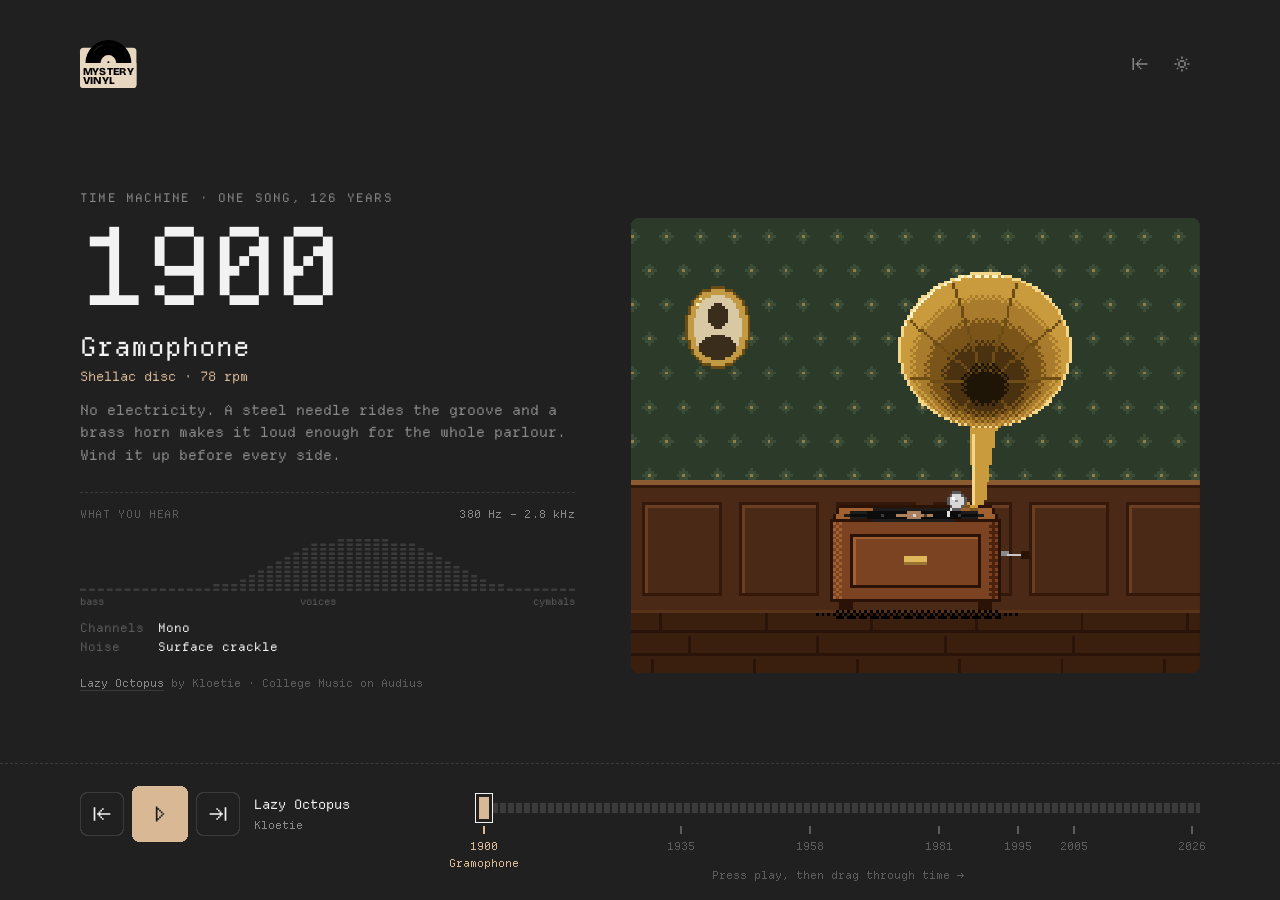
==== time-machine.html @ 75e0c341 "Time machine: one record through 126 years of players A new page behind the hourglass in the top nav" ====
<!doctype html>
<html lang="en">
<head>
  <meta charset="utf-8" />
  <meta name="viewport" content="width=device-width, initial-scale=1, viewport-fit=cover" />
  <title>Time Machine · Mystery Vinyl</title>
  <meta name="description" content="One song, 126 years. Drag a timeline from 1900 to today and hear the same record on a gramophone, a tube radio, a record player, a cassette, a CD, an MP3 player and a phone." />
  <meta name="theme-color" content="#202020" />
  <link rel="canonical" href="https://fm.uiboy.com/time-machine.html" />
  <meta property="og:type" content="website" />
  <meta property="og:site_name" content="Mystery Vinyl" />
  <meta property="og:title" content="Time Machine · Mystery Vinyl" />
  <meta property="og:description" content="One song, 126 years. Hear the same record on a gramophone, a tube radio, a cassette, a CD and a phone." />
  <meta property="og:url" content="https://fm.uiboy.com/time-machine.html" />
  <meta property="og:image" content="https://fm.uiboy.com/assets/og.png" />
  <meta name="twitter:card" content="summary_large_image" />
  <link rel="icon" href="data:image/svg+xml,%3Csvg xmlns='http://www.w3.org/2000/svg' viewBox='0 0 64 64'%3E%3Crect width='64' height='64' rx='12' fill='%23E8D7C0'/%3E%3Ccircle cx='32' cy='32' r='22' fill='%23000'/%3E%3Ccircle cx='32' cy='32' r='7' fill='%23E8D7C0'/%3E%3Ccircle cx='32' cy='32' r='1.6' fill='%23000'/%3E%3C/svg%3E" />
  <link rel="preconnect" href="https://fonts.googleapis.com" />
  <link rel="preconnect" href="https://fonts.gstatic.com" crossorigin />
  <link rel="stylesheet" href="https://fonts.googleapis.com/css2?family=Bricolage+Grotesque:opsz,wght@12..96,800&display=swap" />
  <link rel="stylesheet" href="styles.css" />
  <link rel="stylesheet" href="time-machine.css" />
  <script>
    try { var t = localStorage.getItem("mv.theme"); if (t) document.documentElement.dataset.theme = t; } catch (e) {}
  </script>
</head>
<body class="tm">
  <div class="sleeve">
    <a class="logo" href="./" aria-label="Back to Mystery Vinyl">
      <svg viewBox="63 38 288 245" aria-hidden="true">
        <rect x="63" y="77" width="288" height="206" rx="18" fill="#E8D7C0"/>
        <g class="sleeve-disc">
          <circle cx="208" cy="155" r="117" fill="#000"/>
          <circle cx="208" cy="155" r="96" fill="none" stroke="#1c1c1c" stroke-width="1.5"/>
          <circle cx="208" cy="155" r="72" fill="none" stroke="#1c1c1c" stroke-width="1.5"/>
          <path d="M136 92 A96 96 0 0 1 176 64" fill="none" stroke="#3a3a3a" stroke-width="3" stroke-linecap="round"/>
          <circle cx="208" cy="155" r="40" fill="#E8D7C0"/>
          <circle cx="208" cy="152" r="5.5" fill="#000"/>
        </g>
        <path d="M63 155 H351 V265 a18 18 0 0 1 -18 18 H81 a18 18 0 0 1 -18 -18 Z" fill="#E8D7C0"/>
        <text x="76" y="215" font-size="54" font-weight="900" textLength="263" lengthAdjust="spacingAndGlyphs" fill="#000">MYSTERY</text>
        <text x="76" y="265" font-size="54" font-weight="900" textLength="165" lengthAdjust="spacingAndGlyphs" fill="#000">VINYL</text>
      </svg>
    </a>
  </div>

  <nav class="topnav" aria-label="Site">
    <a class="nav-btn" href="./" data-tip="Back to the deck" aria-label="Back to the deck"><svg aria-hidden="true"><use href="assets/pixelarticons.svg#arrow-bar-left"></use></svg></a>
    <button class="nav-btn" id="theme" data-tip="Light / dark · T" aria-label="Switch theme"><svg class="ic-sun" aria-hidden="true"><use href="assets/pixelarticons.svg#sun"></use></svg><svg class="ic-moon" aria-hidden="true"><use href="assets/pixelarticons.svg#moon"></use></svg></button>
  </nav>

  <main class="tm-stage">
    <section class="tm-info" aria-live="polite">
      <p class="tm-kicker">Time machine · one song, 126 years</p>
      <div class="tm-year" id="year" aria-label="Year">1900</div>
      <h1 class="tm-name" id="name">Gramophone</h1>
      <p class="tm-medium" id="medium">Shellac disc · 78 rpm</p>
      <p class="tm-blurb" id="blurb"></p>

      <div class="tm-hear">
        <div class="tm-hear-head"><span>What you hear</span><span id="band">—</span></div>
        <canvas class="tm-spec" id="spec" width="840" height="120" aria-hidden="true"></canvas>
        <div class="tm-hear-axis"><span>bass</span><span>voices</span><span>cymbals</span></div>
        <dl class="tm-facts">
          <dt>Channels</dt><dd id="channels">Mono</dd>
          <dt>Noise</dt><dd id="noise">Surface crackle</dd>
        </dl>
      </div>

      <p class="credit" id="credit"></p>
    </section>

    <section class="tm-room" id="room" aria-label="The room">
      <canvas class="tm-scene" id="scene" width="200" height="160" aria-hidden="true"></canvas>
    </section>
  </main>

  <!-- the dock: transport and the timeline, always in reach -->
  <section class="tm-dock" aria-label="Player and timeline">
    <div class="tm-player">
      <div class="tm-transport">
        <button class="btn px" id="prev" title="Previous record" aria-label="Previous record"><svg aria-hidden="true"><use href="assets/pixelarticons.svg#arrow-bar-left"></use></svg></button>
        <button class="btn btn-main px" id="play" aria-label="Play"><svg class="ic-play" aria-hidden="true"><use href="assets/pixelarticons.svg#play"></use></svg><svg class="ic-pause" aria-hidden="true"><use href="assets/pixelarticons.svg#pause-solid"></use></svg></button>
        <button class="btn px" id="next" title="Next record" aria-label="Next record"><svg aria-hidden="true"><use href="assets/pixelarticons.svg#arrow-bar-right"></use></svg></button>
      </div>
      <div class="tm-now"><span class="tm-now-title" id="title">Loading a record…</span><span class="tm-now-artist" id="artist">&nbsp;</span></div>
    </div>
    <div class="tm-timeline">
      <div class="tm-track" id="track">
        <input class="tm-range" id="range" type="range" min="1900" max="2026" step="0.1" value="1900" aria-label="Year" />
        <div class="tm-ticks" id="ticks"></div>
      </div>
      <p class="tm-hint" id="hint">Press play, then drag through time →</p>
    </div>
  </section>

  <p class="toast px" id="toast" hidden></p>
  <audio id="audio" crossorigin="anonymous" preload="auto"></audio>
  <script src="time-machine-art.js"></script>
  <script src="time-machine.js"></script>
</body>
</html>
---- styles.css ----
@font-face {
  font-family: "Departure Mono";
  src: url("assets/fonts/DepartureMono-Regular.woff2") format("woff2");
  font-weight: 400; font-style: normal; font-display: swap;
}

/* ---------- theme tokens ---------- */
:root {
  --bg: #202020;
  --ink: #f2f2f2;
  --muted: #8a8a8a;
  --faint: #5c5c5c;
  --line: #3b3b3b;
  --line-hover: #666;
  --btn-hover: #262626;
  --accent: #d9b896;
  --accent-hover: #e6cbaf;
  --on-accent: #1a1a1a;
  --wave-off: #4a4a4a;
  --hint-bg: #2a2a2a;
  --hint-ink: #d9b896;
  --pxu: 1px;
  --px-corner: polygon(
    0 calc(5 * var(--pxu)),
    calc(1 * var(--pxu)) calc(5 * var(--pxu)),
    calc(1 * var(--pxu)) calc(3 * var(--pxu)),
    calc(2 * var(--pxu)) calc(3 * var(--pxu)),
    calc(2 * var(--pxu)) calc(2 * var(--pxu)),
    calc(3 * var(--pxu)) calc(2 * var(--pxu)),
    calc(3 * var(--pxu)) calc(1 * var(--pxu)),
    calc(4 * var(--pxu)) calc(1 * var(--pxu)),
    calc(5 * var(--pxu)) calc(1 * var(--pxu)),
    calc(5 * var(--pxu)) 0,
    calc(100% - 5 * var(--pxu)) 0,
    calc(100% - 5 * var(--pxu)) calc(1 * var(--pxu)),
    calc(100% - 4 * var(--pxu)) calc(1 * var(--pxu)),
    calc(100% - 3 * var(--pxu)) calc(1 * var(--pxu)),
    calc(100% - 3 * var(--pxu)) calc(2 * var(--pxu)),
    calc(100% - 2 * var(--pxu)) calc(2 * var(--pxu)),
    calc(100% - 2 * var(--pxu)) calc(3 * var(--pxu)),
    calc(100% - 1 * var(--pxu)) calc(3 * var(--pxu)),
    calc(100% - 1 * var(--pxu)) calc(5 * var(--pxu)),
    100% calc(5 * var(--pxu)),
    100% calc(100% - 5 * var(--pxu)),
    calc(100% - 1 * var(--pxu)) calc(100% - 5 * var(--pxu)),
    calc(100% - 1 * var(--pxu)) calc(100% - 3 * var(--pxu)),
    calc(100% - 2 * var(--pxu)) calc(100% - 3 * var(--pxu)),
    calc(100% - 2 * var(--pxu)) calc(100% - 2 * var(--pxu)),
    calc(100% - 3 * var(--pxu)) calc(100% - 2 * var(--pxu)),
    calc(100% - 3 * var(--pxu)) calc(100% - 1 * var(--pxu)),
    calc(100% - 4 * var(--pxu)) calc(100% - 1 * var(--pxu)),
    calc(100% - 5 * var(--pxu)) calc(100% - 1 * var(--pxu)),
    calc(100% - 5 * var(--pxu)) 100%,
    calc(5 * var(--pxu)) 100%,
    calc(5 * var(--pxu)) calc(100% - 1 * var(--pxu)),
    calc(4 * var(--pxu)) calc(100% - 1 * var(--pxu)),
    calc(3 * var(--pxu)) calc(100% - 1 * var(--pxu)),
    calc(3 * var(--pxu)) calc(100% - 2 * var(--pxu)),
    calc(2 * var(--pxu)) calc(100% - 2 * var(--pxu)),
    calc(2 * var(--pxu)) calc(100% - 3 * var(--pxu)),
    calc(1 * var(--pxu)) calc(100% - 3 * var(--pxu)),
    calc(1 * var(--pxu)) calc(100% - 5 * var(--pxu)),
    0 calc(100% - 5 * var(--pxu)));
  --px-corner-sm: polygon(
    0 calc(3 * var(--pxu)),
    0 calc(2 * var(--pxu)),
    calc(1 * var(--pxu)) calc(2 * var(--pxu)),
    calc(1 * var(--pxu)) calc(1 * var(--pxu)),
    calc(2 * var(--pxu)) calc(1 * var(--pxu)),
    calc(3 * var(--pxu)) calc(1 * var(--pxu)),
    calc(3 * var(--pxu)) 0,
    calc(100% - 3 * var(--pxu)) 0,
    calc(100% - 3 * var(--pxu)) calc(1 * var(--pxu)),
    calc(100% - 2 * var(--pxu)) calc(1 * var(--pxu)),
    calc(100% - 1 * var(--pxu)) calc(1 * var(--pxu)),
    calc(100% - 1 * var(--pxu)) calc(2 * var(--pxu)),
    100% calc(2 * var(--pxu)),
    100% calc(3 * var(--pxu)),
    100% calc(100% - 3 * var(--pxu)),
    100% calc(100% - 2 * var(--pxu)),
    calc(100% - 1 * var(--pxu)) calc(100% - 2 * var(--pxu)),
    calc(100% - 1 * var(--pxu)) calc(100% - 1 * var(--pxu)),
    calc(100% - 2 * var(--pxu)) calc(100% - 1 * var(--pxu)),
    calc(100% - 3 * var(--pxu)) calc(100% - 1 * var(--pxu)),
    calc(100% - 3 * var(--pxu)) 100%,
    calc(3 * var(--pxu)) 100%,
    calc(3 * var(--pxu)) calc(100% - 1 * var(--pxu)),
    calc(2 * var(--pxu)) calc(100% - 1 * var(--pxu)),
    calc(1 * var(--pxu)) calc(100% - 1 * var(--pxu)),
    calc(1 * var(--pxu)) calc(100% - 2 * var(--pxu)),
    0 calc(100% - 2 * var(--pxu)),
    0 calc(100% - 3 * var(--pxu)));
  --plinth-1: #232323;
  --plinth-2: #1d1d1d;
  --plinth-edge: rgba(255,255,255,.07);
  --plinth-bottom: rgba(0,0,0,.55);
  --plinth-shadow: 0 2px 0 #111, 0 30px 60px rgba(0,0,0,.55), 0 10px 20px rgba(0,0,0,.4);
  --plinth-tex: rgba(255,255,255,.018);
  --plinth-tex-blend: screen;
  --label-default: url("data:image/svg+xml,%3Csvg xmlns='http://www.w3.org/2000/svg' viewBox='0 0 200 200'%3E%3Ccircle cx='100' cy='100' r='100' fill='%23E8D7C0'/%3E%3Cpath d='M42 100 A58 58 0 0 1 158 100 Z' fill='%23000'/%3E%3Ccircle cx='100' cy='100' r='20' fill='%23E8D7C0'/%3E%3Ccircle cx='100' cy='98' r='2.8' fill='%23000'/%3E%3Ctext x='100' y='140' text-anchor='middle' font-family='Inter,Helvetica,Arial,sans-serif' font-size='23' font-weight='900' fill='%23000' textLength='120' lengthAdjust='spacingAndGlyphs'%3EMYSTERY%3C/text%3E%3Ctext x='100' y='166' text-anchor='middle' font-family='Inter,Helvetica,Arial,sans-serif' font-size='23' font-weight='900' fill='%23000' textLength='76' lengthAdjust='spacingAndGlyphs'%3EVINYL%3C/text%3E%3C/svg%3E");
  --font: "Departure Mono", ui-monospace, "SF Mono", Menlo, Consolas, monospace;
  --font-display: "Departure Mono", ui-monospace, "SF Mono", Menlo, Consolas, monospace;
  --font-logo: "Bricolage Grotesque", "Instrument Sans", -apple-system, "Helvetica Neue", Arial, sans-serif;
  color-scheme: dark;
}
:root[data-theme="light"] {
  --bg: #FBF7F1;
  --ink: #1c1a17;
  --muted: #8a8177;
  --faint: #a49a8e;
  --line: #ddd3c5;
  --line-hover: #b8ab99;
  --btn-hover: #f1ebe1;
  --accent: #d9b896;
  --accent-hover: #cfa98a;
  --on-accent: #1c1a17;
  --wave-off: #ddd3c5;
  --hint-bg: #1c1a17;
  --hint-ink: #e8d7c0;
  /* the deck stays dark in the light theme; only its shadow softens */
  --plinth-1: #2e2e2e;
  --plinth-2: #262626;
  --plinth-edge: rgba(255,255,255,.09);
  --plinth-bottom: rgba(0,0,0,.5);
  --plinth-shadow: 0 2px 0 #161616, 0 30px 60px rgba(60,45,30,.26), 0 10px 20px rgba(60,45,30,.16);
  --plinth-tex: rgba(255,255,255,.02);
  --plinth-tex-blend: screen;
  color-scheme: light;
}

* { box-sizing: border-box; }

/* ---------- pixel box: stepped corners, border and fill as clipped layers ---------- */
.px { position: relative; isolation: isolate; border: 0 !important; border-radius: 0; background: transparent !important; box-shadow: none !important; }
.px::before, .px::after { content: ""; position: absolute; z-index: -1; clip-path: var(--px-corner); pointer-events: none; }
.px::before { inset: 0; background: var(--px-line, var(--line)); }
.px::after { inset: 1px; background: var(--px-fill, var(--bg)); }
.px-shadow { filter: drop-shadow(0 16px 24px rgba(0,0,0,.28)); }
.px-lg { --pxu: 2px; }
.px-sm, .amb-mute, .amb-tab { --pxu: 1px; --px-corner: var(--px-corner-sm); }
html, body { height: 100%; }
body {
  margin: 0;
  background: var(--bg);
  color: var(--ink);
  font-family: var(--font);
  -webkit-font-smoothing: antialiased;
  overflow: hidden;
  display: grid;
  grid-template-rows: var(--band) 1fr var(--band);   /* equal header / footer bands so the stage is truly centred */
  --band: 128px;
  min-height: 100vh;
  transition: background .35s ease, color .35s ease;
}
button { font: inherit; color: inherit; background: none; border: 0; cursor: pointer; padding: 0; }
a { color: inherit; }

/* ---------- header ---------- */
.sleeve { position: relative; display: flex; align-items: center; justify-self: start; width: max-content; margin-left: 80px; z-index: 6; }
.logo { display: inline-flex; align-items: center; line-height: 0; padding: 0; }
.logo svg { height: 48px; width: auto; font-family: var(--font-logo); overflow: visible; }
/* the record slides out of the sleeve on hover, all the way when the liner notes are open */
.sleeve-disc { transform-box: view-box; transform-origin: 208px 155px; transition: transform .45s cubic-bezier(.3, 1.3, .5, 1); }
.logo:hover .sleeve-disc, .logo:focus-visible .sleeve-disc { transform: translateY(-14px) rotate(-20deg); }
.sleeve.open .sleeve-disc { transform: translateY(-40px) rotate(-70deg); }
.sleeve.open .logo:hover .sleeve-disc { transform: translateY(-40px) rotate(-90deg); }

/* liner notes: the back of the sleeve */
.liner {
  position: absolute; left: 0; top: calc(100% + 12px); width: 340px;
  padding: 16px 18px 14px; border-radius: 0;
  background: #E8D7C0; color: #1c1a17; --px-fill: #E8D7C0; --px-line: #d3c1a6;
  font-family: var(--font); font-size: 12px; line-height: 1.6;
  box-shadow: none;
  transform-origin: 24px 0; animation: crate-in .2s ease both;
}
.liner[hidden] { display: none; }
.liner p { margin: 0 0 10px; }
.liner a { color: inherit; text-decoration: none; border-bottom: 1px solid rgba(0,0,0,.35); }
.liner a:hover { border-color: #1c1a17; }
.liner-head { display: flex; justify-content: space-between; align-items: baseline; margin-bottom: 10px; font-family: var(--font-display); font-weight: 400; letter-spacing: .04em; font-size: 12px; }
.liner-side { font-weight: 400; letter-spacing: .08em; opacity: .7; }
.liner-keys { display: grid; grid-template-columns: max-content 1fr; gap: 3px 12px; margin: 12px 0; padding: 10px 0; border-top: 1px dashed rgba(0,0,0,.3); border-bottom: 1px dashed rgba(0,0,0,.3); }
.liner-keys dt { font-weight: 700; }
.liner-keys dd { margin: 0; opacity: .8; }
.liner-foot { margin: 0; opacity: .85; }


.topnav {
  position: absolute; top: calc(var(--band) / 2 - 18px); right: 80px; z-index: 6;
  display: flex; align-items: center; gap: 6px;
}
.nav-btn {
  width: 36px; height: 36px; border-radius: 0;
  display: grid; place-items: center; color: var(--muted);
  transition: color .2s, background .2s;
}
.nav-btn svg { width: 18px; height: 18px; fill: currentColor; }
.nav-btn:hover { color: var(--ink); background: var(--btn-hover); }
.nav-btn { position: relative; }
.nav-btn[data-tip]::after {
  content: attr(data-tip);
  position: absolute; top: calc(100% + 8px); right: 0;
  padding: 6px 10px; border-radius: 0; white-space: nowrap; clip-path: var(--px-corner);
  background: var(--hint-bg); color: var(--hint-ink); font-size: 12px; letter-spacing: .01em;
  opacity: 0; translate: 0 -4px; pointer-events: none;
  transition: opacity .15s ease .05s, translate .15s ease .05s;
}
.nav-btn[data-tip]:hover::after, .nav-btn[data-tip]:focus-visible::after { opacity: 1; translate: 0 0; }
.nav-btn[aria-pressed="false"] { opacity: .38; }
.nav-btn[aria-pressed="false"]:hover { opacity: .7; }
.ic-moon, .ic-collapse { display: none; }
:root[data-theme="light"] .ic-sun { display: none; }
:root[data-theme="light"] .ic-moon { display: block; }
body.zen .ic-expand { display: none; }
body.zen .ic-collapse { display: block; }

/* ---------- stage ---------- */
.stage {
  display: grid;
  grid-template-columns: minmax(360px, 1fr) minmax(0, 1.05fr);
  align-items: center;
  gap: 48px;
  padding: 0 80px;
}

.panel { max-width: 560px; }

.modes-wrap { position: relative; margin-bottom: 44px; }
.modes { display: flex; flex-wrap: wrap; gap: 8px; }

/* ---------- "Yours" crate popover ---------- */
.crate {
  position: absolute; left: 0; top: calc(100% + 12px); z-index: 5;
  width: min(560px, calc(100vw - 48px));
  padding: 14px; border-radius: 0;
  background: var(--bg); border: 1px solid var(--line);
  transform-origin: 24px 0;
  animation: crate-in .18s ease both;
}
.crate[hidden] { display: none; }
@keyframes crate-in { from { opacity: 0; transform: translateY(-6px) scale(.98); } }
.crate-form { display: flex; gap: 8px; }
.crate-field { flex: 1; min-width: 0; display: flex; --px-fill: var(--btn-hover); }
.crate-field:focus-within { --px-line: var(--accent); }
.crate-form input {
  flex: 1; min-width: 0; padding: 10px 12px; border: 0; border-radius: 0;
  background: transparent; color: var(--ink); font: inherit; font-size: 13px;
}
.crate-form input:focus { outline: none; }
.crate-add { padding: 0 16px; border-radius: 0; background: var(--accent); color: var(--on-accent); font-size: 13px; }
.crate-add { --px-line: var(--accent); --px-fill: var(--accent); }
.crate-add:hover { --px-line: var(--accent-hover); --px-fill: var(--accent-hover); }
.crate-list { list-style: none; margin: 10px 0 0; padding: 0; max-height: 220px; overflow: auto; }
.crate-item { display: flex; align-items: center; gap: 10px; padding: 7px 4px; border-top: 1px solid var(--line); font-size: 13px; }
.crate-kind { flex: none; width: 60px; font-size: 11px; letter-spacing: .04em; text-transform: uppercase; color: var(--faint); }
.crate-name { flex: 1; min-width: 0; overflow: hidden; text-overflow: ellipsis; white-space: nowrap; text-align: left; color: var(--ink); }
.crate-name:hover { color: var(--accent); }
.crate-item.is-playing .crate-name { color: var(--accent); }
.crate-item.is-playing .crate-kind { color: var(--accent); }
.crate-open { flex: none; width: 24px; height: 24px; border-radius: 0; display: grid; place-items: center; color: var(--faint); }
.crate-open svg { width: 14px; height: 14px; fill: currentColor; }
.crate-open:hover { background: var(--btn-hover); color: var(--ink); }
.crate-remove { flex: none; width: 24px; height: 24px; border-radius: 0; color: var(--muted); display: grid; place-items: center; }
.crate-remove svg { width: 14px; height: 14px; fill: currentColor; }
.crate-remove:hover { background: var(--btn-hover); color: var(--ink); }
.crate-empty { padding: 12px 4px 4px; font-size: 12px; color: var(--faint); }

/* ---------- ambience panel ---------- */
.amb {
  position: fixed; z-index: 7; right: 80px; top: calc(var(--band) / 2 + 26px);
  width: min(520px, calc(100vw - 32px)); padding: 12px 14px 10px; border-radius: 0;
  background: var(--bg); border: 1px solid var(--line);
  transform-origin: calc(100% - 24px) 0; animation: crate-in .18s ease both;
}
.amb[hidden] { display: none; }
.amb-head { display: flex; align-items: baseline; gap: 10px; padding: 2px 2px 8px; }
.amb-title { font-size: 12px; letter-spacing: .06em; text-transform: uppercase; color: var(--ink); }
.amb-count { font-size: 11px; color: var(--faint); flex: 1; }
.amb-mute { font-size: 11px; color: var(--muted); padding: 3px 8px; border: 1px solid var(--line); border-radius: 0; }
.amb-mute:hover { color: var(--ink); --px-line: var(--line-hover); }
.amb-mute[hidden] { display: none; }
/* mixer: what's on right now, one row each */
.amb-mixer { display: flex; flex-direction: column; gap: 2px; padding-bottom: 8px; border-bottom: 1px solid var(--line); margin-bottom: 8px; }
.amb-row { display: grid; grid-template-columns: 18px 1fr 120px 22px; align-items: center; gap: 10px; padding: 4px 2px; font-size: 12px; color: var(--ink); }
.amb-row svg { width: 16px; height: 16px; fill: currentColor; color: var(--accent); }
.amb-row .amb-name { overflow: hidden; text-overflow: ellipsis; white-space: nowrap; }
/* pixel slider: a segmented bar filled up to --p, a square block for the thumb */
.amb-level {
  -webkit-appearance: none; appearance: none; width: 120px; height: 14px; margin: 0; background: transparent; cursor: pointer;
  --p: 50%;
}
.amb-level::-webkit-slider-runnable-track {
  height: 8px; border: 0;
  background:
    repeating-linear-gradient(90deg, transparent 0 5px, var(--bg) 5px 7px),
    linear-gradient(90deg, var(--accent) var(--p), var(--line) var(--p));
}
.amb-level::-webkit-slider-thumb {
  -webkit-appearance: none; appearance: none; width: 10px; height: 14px; margin-top: -3px; border-radius: 0;
  background: var(--accent); border: 2px solid var(--bg); box-shadow: 0 0 0 1px var(--ink);
}
.amb-level::-moz-range-track {
  height: 8px; border: 0;
  background:
    repeating-linear-gradient(90deg, transparent 0 5px, var(--bg) 5px 7px),
    linear-gradient(90deg, var(--accent) var(--p), var(--line) var(--p));
}
.amb-level::-moz-range-thumb { width: 10px; height: 14px; border-radius: 0; background: var(--accent); border: 2px solid var(--bg); box-shadow: 0 0 0 1px var(--ink); }
.amb-level:focus-visible { outline: 2px solid var(--accent); outline-offset: 2px; }
.amb-off { width: 22px; height: 22px; border-radius: 0; color: var(--muted); display: grid; place-items: center; }
.amb-off svg { width: 14px; height: 14px; fill: currentColor; color: inherit; }
.amb-off:hover { background: var(--btn-hover); color: var(--ink); }
.amb-row.is-music { padding-top: 0; }
.amb-row.is-off { color: var(--muted); }
.amb-row.is-off svg { color: var(--muted); }
.amb-note { color: var(--faint); font-size: 11px; }
.amb-level:disabled { opacity: .35; cursor: default; }
/* tabs */
.amb-tabs { display: flex; flex-wrap: wrap; gap: 4px; padding-bottom: 8px; }
.amb-tab { font-size: 11px; padding: 4px 9px; border-radius: 0; border: 1px solid transparent; color: var(--muted); }
.amb-tab:hover { color: var(--ink); }
.amb-tab[aria-selected="true"] { color: var(--ink); --px-line: var(--line); --px-fill: var(--btn-hover); }
.amb-tab { --px-line: transparent; --px-fill: transparent; }
.amb-tab .n { color: var(--accent); margin-left: 4px; }
/* tiles: everything in the current group */
.amb-tiles { display: grid; grid-template-columns: repeat(4, 1fr); gap: 6px; }
.amb-tile { display: flex; flex-direction: column; align-items: center; gap: 6px; padding: 10px 4px 8px; border-radius: 0; border: 1px solid var(--line); color: var(--muted); font-size: 11px; transition: color .15s, border-color .15s, background .15s; }
.amb-tile svg { width: 22px; height: 22px; fill: currentColor; image-rendering: pixelated; }
.amb-tile span { max-width: 100%; overflow: hidden; text-overflow: ellipsis; white-space: nowrap; }
.amb-tile:hover { color: var(--ink); --px-line: var(--line-hover); }
.amb-tile[aria-pressed="true"] { color: var(--accent); --px-line: var(--accent); --px-fill: color-mix(in srgb, var(--accent) 12%, var(--bg)); }
.amb-note { margin: 10px 2px 0; font-size: 11px; color: var(--faint); }
body.zen .amb { display: none; }
@media (max-width: 1100px) { .amb { right: 40px; } }
@media (max-width: 860px) { .amb { right: 16px; top: 64px; } .amb-tiles { grid-template-columns: repeat(3, 1fr); } .amb-row { grid-template-columns: 18px 1fr 90px 22px; } .amb-level { width: 90px; } }

/* hidden YouTube player: present in the viewport but invisible */
#yt-shell, #sp-shell { position: fixed; right: 0; bottom: 0; width: 300px; height: 200px; opacity: 0.001; pointer-events: none; overflow: hidden; z-index: -1; }
#yt-shell iframe { width: 200px; height: 200px; border: 0; }
#sp-shell iframe { width: 300px; height: 80px; border: 0; }
.mode {
  display: flex; flex-direction: column; align-items: center; gap: 7px;
  min-width: 64px; padding: 10px 12px 8px;
  border-radius: 0;
  border: 1px solid var(--line);
  color: var(--muted);
  font-size: 11px;
  letter-spacing: 0;
  transition: color .2s, transform .2s;
}
.mode svg { width: 20px; height: 20px; fill: currentColor; }
.mode:hover { color: var(--ink); --px-line: var(--line-hover); }
.mode[aria-selected="true"] { color: var(--on-accent); --px-line: var(--accent); --px-fill: var(--accent); }
.mode:active { transform: scale(.97); }

.wave { display: block; width: 420px; height: 60px; }
.time { margin-top: 12px; font-size: 12px; color: var(--muted); font-variant-numeric: tabular-nums; }
.title {
  margin: 12px 0 0;
  font-family: var(--font-display);
  font-size: 22px;
  font-weight: 400;
  line-height: 1.25;
  letter-spacing: 0;
  white-space: nowrap;
  overflow: hidden;
  text-overflow: ellipsis;
  max-width: 560px;
}
.artist { margin: 12px 0 0; font-size: 13px; color: var(--muted); }

.controls { display: flex; align-items: center; gap: 10px; margin-top: 40px; }
.btn {
  width: 44px; height: 44px; border-radius: 0;
  display: grid; place-items: center;
  color: var(--ink);
  border: 1px solid var(--line);
  transition: border-color .2s, background .2s, transform .15s;
}
.btn svg { width: 20px; height: 20px; fill: currentColor; }
.btn:hover { --px-line: var(--line-hover); --px-fill: var(--btn-hover); }
.btn:active { transform: scale(.94); }
.btn-main { width: 56px; height: 56px; color: var(--on-accent); --px-line: var(--accent); --px-fill: var(--accent); }
.btn-main:hover { --px-line: var(--accent-hover); --px-fill: var(--accent-hover); }
.btn-main .ic-pause { display: none; }
body.playing .btn-main .ic-play { display: none; }
body.playing .btn-main .ic-pause { display: block; }

.credit { margin-top: 36px; font-size: 11px; color: var(--faint); }
.credit a { color: var(--muted); text-decoration: none; border-bottom: 1px solid var(--line); }
.credit a:hover { color: var(--accent); border-color: var(--accent); }

/* ---------- turntable ---------- */
.deck { display: grid; place-items: center; }
.turntable {
  position: relative;
  width: 100%;
  /* never taller than the stage between the two bands */
  max-width: min(840px, calc((100vh - var(--band) * 2 - 48px) * 840 / 680));
  aspect-ratio: 840 / 680;
  container-type: inline-size;
  --u: 1cqw; /* 1 unit == 1/100 of turntable width; layout below is in 840-wide design px */
}
.turntable > * { position: absolute; }

.plinth {
  inset: 0;
  border-radius: calc(3.2 * var(--u));
  background:
    linear-gradient(160deg, rgba(255,255,255,.035), rgba(255,255,255,0) 40%),
    linear-gradient(var(--plinth-1), var(--plinth-2));
  box-shadow:
    inset 0 1px 0 var(--plinth-edge),
    inset 0 -1px 0 var(--plinth-bottom),
    var(--plinth-shadow);
  transition: background .35s ease, box-shadow .35s ease;
}
.plinth::after { /* faint brushed texture */
  content: ""; position: absolute; inset: 0; border-radius: inherit;
  background: repeating-linear-gradient(90deg, var(--plinth-tex) 0 1px, transparent 1px 3px);
  mix-blend-mode: var(--plinth-tex-blend);
}

/* platter: center (340,350), r=300 in 840-wide design */
.platter {
  left: calc(40 / 840 * 100%); top: calc(50 / 680 * 100%);
  width: calc(600 / 840 * 100%); aspect-ratio: 1;
  border-radius: 50%;
  background:
    radial-gradient(circle, #1a1a1a 0 92%, #101010 92.5% 94%, #2a2a2a 94.5% 95.5%, #151515 96% 100%);
  box-shadow:
    0 0 0 1px #0a0a0a,
    0 6px 20px rgba(0,0,0,.38),
    inset 0 2px 4px rgba(255,255,255,.05);
}
/* fixed light on the platter: same geometry, does not rotate with it */
.platter-light {
  left: calc(40 / 840 * 100%); top: calc(50 / 680 * 100%);
  width: calc(600 / 840 * 100%); aspect-ratio: 1; border-radius: 50%;
  pointer-events: none;
  background:
    conic-gradient(from 0deg, transparent 0deg 18deg, rgba(255,255,255,.022) 40deg, transparent 62deg 198deg, rgba(255,255,255,.022) 220deg, transparent 242deg 360deg),
    radial-gradient(circle at 38% 32%, rgba(255,255,255,.025), transparent 55%);
}
.platter::before { /* rubber mat ribs */
  content: ""; position: absolute; inset: 3%; border-radius: 50%;
  background: repeating-radial-gradient(circle, rgba(255,255,255,.012) 0 6px, transparent 6px 9px);
}
.platter::after { /* strobe dots on the rim */
  content: ""; position: absolute; inset: 1.4%; border-radius: 50%;
  background: repeating-conic-gradient(from 0deg, #3a3a3a 0 .6deg, transparent .6deg 3deg);
  -webkit-mask: radial-gradient(circle, transparent 0 96%, #000 96.5% 100%);
          mask: radial-gradient(circle, transparent 0 96%, #000 96.5% 100%);
}

/* record: r=290. The record leaves the deck entirely when swapped (no clipping): it slides over the
   deck's edge and off the screen, and the next one slides back in the same way. */
.deck-clip { inset: 0; pointer-events: none; }
.record-slot {
  position: absolute;
  left: calc(50 / 840 * 100%); top: calc(60 / 680 * 100%);
  width: calc(580 / 840 * 100%); aspect-ratio: 1;
  border-radius: 50%;
}
.record-carrier {
  position: absolute; inset: 0; border-radius: 50%;
  transition: translate .6s cubic-bezier(.2, .7, .2, 1);
}
.record {
  position: absolute; inset: 0; border-radius: 50%;
  background: #121212;
  box-shadow: 0 2px 10px rgba(0,0,0,.3), inset 0 0 0 1px #050505;
  will-change: transform;
  transition: box-shadow .55s ease;
}
/* swapping records: desktop slides the record out through the bottom of the deck and the next one in the same way;
   phones (deck on top, page scrolls) slide through the left edge instead. The record stays solid; only its position changes. */
.record-carrier.out { translate: 0 100vh; transition-timing-function: cubic-bezier(.6, 0, .9, .5); }
.record-carrier.enter { transition: none; translate: 0 100vh; }
.record-carrier.out .record, .record-carrier.enter .record { box-shadow: 0 12px 28px rgba(0,0,0,.4), inset 0 0 0 1px #050505; }
.grooves {
  position: absolute; inset: 0; border-radius: 50%;
  background:
    /* wide "track" bands like a real pressing */
    radial-gradient(circle,
      transparent 0 21%,
      rgba(0,0,0,.35) 21% 21.6%, transparent 21.6% 33%,
      rgba(0,0,0,.35) 33% 33.6%, transparent 33.6% 46%,
      rgba(0,0,0,.35) 46% 46.6%, transparent 46.6% 58%,
      rgba(0,0,0,.35) 58% 58.6%, transparent 58.6% 71%,
      rgba(0,0,0,.35) 71% 71.6%, transparent 71.6% 84%,
      rgba(0,0,0,.35) 84% 84.6%, transparent 84.6% 97%,
      rgba(0,0,0,.6) 97% 100%),
    repeating-radial-gradient(circle, #141414 0 1px, #1b1b1b 1px 2.4px);
}
.grooves::after { /* run-in / run-out smooth areas */
  content: ""; position: absolute; inset: 0; border-radius: 50%;
  background: radial-gradient(circle, transparent 0 19.5%, #141414 19.5% 21%, transparent 21% 97.4%, #101010 97.4% 100%);
}
.label {
  position: absolute; left: 50%; top: 50%; translate: -50% -50%;
  width: 37%; aspect-ratio: 1; border-radius: 50%;
  background: #2b2623 center / cover no-repeat;
  background-image: var(--label-default);
  box-shadow: inset 0 0 0 1px rgba(0,0,0,.6), inset 0 0 24px rgba(0,0,0,.45);
}
.label::after { content: ""; position: absolute; inset: 0; border-radius: 50%;
  background: radial-gradient(circle, rgba(0,0,0,.25), transparent 60%); }
.spindle {
  position: absolute; left: 50%; top: 50%; translate: -50% -50%;
  width: 2.2%; aspect-ratio: 1; border-radius: 50%;
  background: radial-gradient(circle at 35% 30%, #fff, #aaa 40%, #555 100%);
  box-shadow: 0 0 0 2px #0e0e0e, 0 1px 3px rgba(0,0,0,.8);
}
.sheen { /* fixed light source: does not rotate with the disc */
  position: absolute; inset: 0; border-radius: 50%; pointer-events: none;
  transition: opacity .2s ease;
  background:
    conic-gradient(from 0deg,
      transparent 0deg 18deg, rgba(255,255,255,.075) 40deg, transparent 62deg 198deg,
      rgba(255,255,255,.075) 220deg, transparent 242deg 360deg),
    radial-gradient(circle at 38% 32%, rgba(255,255,255,.06), transparent 55%);
  -webkit-mask: radial-gradient(circle, transparent 0 20%, #000 22% 97%, transparent 98%);
          mask: radial-gradient(circle, transparent 0 20%, #000 22% 97%, transparent 98%);
}

/* ---------- easter egg: the night cat ---------- */
.cat {
  left: calc(722 / 840 * 100%); top: calc(606 / 680 * 100%);
  width: calc(76 / 840 * 100%); height: auto; overflow: visible;
  shape-rendering: crispEdges; pointer-events: none;
  transform-origin: 50% 100%;
  animation: cat-breathe 4s ease-in-out infinite;
  /* only while a record plays: with the arm on its rest it would sit right under it */
  opacity: 0; visibility: hidden; transition: opacity .8s ease, visibility .8s;
}
body.playing .cat { opacity: 1; visibility: visible; }
.cat[hidden] { display: none; }
.cat-body { fill: #E8D7C0; }
.cat-stripe { fill: #cdbba2; }
.cat-eye { fill: #1c1a17; }
.cat-tail { animation: cat-tail 3.2s steps(1) infinite; }
.cat-tail-b { animation-delay: -1.6s; }
body.playing .cat-tail { animation-duration: 1.1s; }
body.playing .cat-tail-b { animation-delay: -.55s; }
@keyframes cat-tail { 0%, 100% { opacity: 1; } 50% { opacity: 0; } }
@keyframes cat-breathe { 50% { transform: scaleY(1.035); } }

.knob {
  left: calc(612 / 840 * 100%); top: calc(58 / 680 * 100%);
  width: calc(44 / 840 * 100%); aspect-ratio: 1; border-radius: 50%;
  background: radial-gradient(circle at 40% 35%, #333, #1a1a1a 70%);
  box-shadow: inset 0 1px 0 rgba(255,255,255,.08), 0 3px 8px rgba(0,0,0,.35);
  font-size: calc(1.1 * var(--u)); color: #8a8a8a; display: grid; place-items: center;
}
.knob { cursor: pointer; transition: transform .1s; }
.knob:active { transform: scale(.96); }
.knob span { position: absolute; transition: color .25s; }
.knob span:first-child { left: -55%; top: 12%; }
.knob span:last-child { left: -55%; bottom: 12%; }
.knob[data-speed="33"] span:first-child, .knob[data-speed="45"] span:last-child { color: var(--accent); }
.knob i { position: absolute; left: 50%; top: 50%; width: 42%; height: 2px; background: #bbb; transform-origin: 0 50%;
  transform: rotate(-150deg); transition: transform .35s cubic-bezier(.3, 1.4, .5, 1); }  /* points at "33", upper-left */
.knob[data-speed="45"] i { transform: rotate(-210deg); }                                     /* points at "45", lower-left */
.power {
  left: calc(692 / 840 * 100%); top: calc(46 / 680 * 100%);
  width: calc(80 / 840 * 100%); aspect-ratio: 1; border-radius: 50%;
  background: radial-gradient(circle at 40% 35%, #2e2e2e, #1a1a1a 70%);
  box-shadow: inset 0 1px 0 rgba(255,255,255,.08), inset 0 -2px 4px rgba(0,0,0,.5), 0 4px 10px rgba(0,0,0,.35);
  transition: transform .1s;
}
.power::after { content: ""; position: absolute; left: 50%; top: 50%; translate: -50% -50%;
  width: 22%; aspect-ratio: 1; border-radius: 50%; background: #3a3a3a; box-shadow: inset 0 1px 2px #000; transition: background .3s, box-shadow .3s; }
body.playing .power::after { background: var(--accent); box-shadow: 0 0 10px rgba(217,184,150,.6); }
.power:active { transform: scale(.97); }

.tonearm-svg { inset: 0; width: 100%; height: 100%; overflow: visible; pointer-events: none; }
.arm {
  transform-box: view-box;
  transform-origin: 700px 150px;
  transition: transform 1.1s cubic-bezier(.4, 0, .2, 1);
  will-change: transform;
}
/* Shadows are plain CSS drop-shadows so the lift can tween instead of snapping. */
.headshell { pointer-events: all; cursor: grab; touch-action: none; }
.arm.dragging .headshell { cursor: grabbing; }
.arm-tip {
  position: fixed; z-index: 6; margin: 0; padding: 5px 9px; border-radius: 8px;
  background: var(--hint-bg); color: var(--hint-ink); font-size: 12px; font-variant-numeric: tabular-nums;
  translate: -50% -140%; pointer-events: none; white-space: nowrap;
}
.arm-tip[hidden] { display: none; }
.arm-fixed { filter: drop-shadow(0 4px 4px rgba(0,0,0,.45)); }
.arm-lift { filter: drop-shadow(0 5px 5px rgba(0,0,0,.5)); transition: filter .45s ease; }
.arm.lifted .arm-lift { filter: drop-shadow(0 13px 9px rgba(0,0,0,.42)); }
.arm-wobble { transform-box: view-box; transform-origin: 700px 150px; } /* per-frame wobble, no transition */

/* ---------- footer, hint ---------- */
.foot {
  display: flex; justify-content: space-between; align-items: center;
  padding: 0 80px;
  font-size: 11px; color: var(--faint);
}
.foot a { color: var(--muted); text-decoration: none; border-bottom: 1px solid var(--line); }
.foot a:hover { color: var(--accent); border-color: var(--accent); }

.hint {
  position: fixed; left: 50%; bottom: 84px; translate: -50% 0;
  margin: 0; padding: 10px 16px; border-radius: 0;
  background: var(--hint-bg); color: var(--hint-ink); font-size: 13px; letter-spacing: .02em;
  --px-fill: var(--hint-bg); --px-line: var(--hint-bg);
  animation: hint-in .5s ease both;
  pointer-events: none;
}
.hint[hidden] { display: none; }
.toast {
  position: fixed; left: 50%; bottom: 84px; translate: -50% 0;
  margin: 0; padding: 9px 14px; border-radius: 0;
  background: var(--hint-bg); color: var(--hint-ink); font-size: 13px; letter-spacing: .02em;
  --px-fill: var(--hint-bg); --px-line: var(--hint-bg);
  animation: hint-in .25s ease both; pointer-events: none;
}
.toast[hidden] { display: none; }
.toast.leaving { animation: toast-out .3s ease both; }
@keyframes toast-out { to { opacity: 0; translate: -50% 6px; } }
@keyframes hint-in { from { opacity: 0; translate: -50% 8px; } }
body.armed .btn-main { animation: pulse-btn 1.6s ease-in-out infinite; }
@keyframes pulse-btn { 50% { filter: drop-shadow(0 0 6px rgba(217,184,150,.7)); } }

/* ---------- zen / full screen ---------- */
body.zen { grid-template-rows: 1fr; }
body.zen .sleeve, body.zen .foot, body.zen .credit, body.zen .modes-wrap { display: none; }
body.zen .topnav { top: 24px; right: 24px; }
body.zen .topnav > :not(#zen) { display: none; }
body.zen .stage { padding: 0 6vw; gap: 4vw; min-height: 100vh; }
body.zen .turntable { max-width: min(920px, 46vw, calc((100vh - 96px) * 840 / 680)); }
body.zen .topnav, body.zen .controls, body.zen .time { transition: opacity .5s ease; }
body.zen.idle .topnav, body.zen.idle .controls, body.zen.idle .time { opacity: 0; }
body.zen.idle { cursor: none; }

/* ---------- responsive ---------- */
@media (max-width: 1100px) {
  body { --band: 100px; }
  .sleeve { margin-left: 40px; }
  .topnav { right: 40px; }
  .stage { padding: 0 40px; gap: 32px; }
  .foot { padding: 0 40px; }
  .title { font-size: 24px; }
}
@media (max-width: 860px) {
  body { overflow: auto; grid-template-rows: auto 1fr auto; }
  .stage { grid-template-columns: 1fr; padding: 24px 24px 0; align-content: start; }
  .deck { order: -1; }
  .turntable { max-width: 520px; }
  body.zen .turntable { max-width: 520px; }
  .record-carrier.out, .record-carrier.enter { translate: -100vw 0; }
  .panel { max-width: none; }
  .wave { width: 100%; }
  .title { white-space: normal; }
  .sleeve { margin: 20px 0 0 24px; } .logo svg { height: 48px; }
  .liner { width: min(340px, calc(100vw - 48px)); }
  .topnav { right: 16px; top: 22px; }
  .foot { align-items: flex-start; }
  .foot { flex-direction: column; gap: 6px; padding: 32px 24px 24px; }
  body.zen .stage { grid-template-columns: 1fr; padding: 24px; min-height: 100dvh; align-content: center; }
  body.zen .turntable { max-width: 520px; }
}
@media (max-width: 520px) {
  body { --band: 72px; }
  .sleeve { margin: 16px 0 0 16px; } .logo svg { height: 40px; }
  .topnav { right: 10px; top: 16px; }
  .stage { padding: 20px 16px 0; gap: 22px; }
  .turntable, body.zen .turntable { max-width: 100%; }
  /* the panel sits under the deck and reads centred, like the deck above it */
  .panel { max-width: none; text-align: center; }
  .modes-wrap { margin-bottom: 22px; }
  .modes { display: grid; grid-template-columns: repeat(5, 1fr); gap: 6px; }
  .mode { min-width: 0; padding: 9px 2px 7px; gap: 5px; font-size: 10px; }
  .mode svg { width: 18px; height: 18px; }
  .crate { width: calc(100vw - 32px); text-align: left; }
  .wave { width: 100%; height: auto; aspect-ratio: 7 / 1; }
  .time { margin-top: 10px; }
  .title { font-size: 18px; margin-top: 8px; }
  .artist { margin-top: 6px; }
  .controls { justify-content: center; margin-top: 22px; }
  .credit { margin-top: 20px; }
  .foot { align-items: center; text-align: center; gap: 4px; padding: 24px 16px calc(20px + env(safe-area-inset-bottom)); }
  .liner { width: calc(100vw - 32px); }
  .amb { left: 12px; right: 12px; width: auto; top: 60px; max-height: calc(100dvh - 76px); overflow: auto; }
  .amb-tiles { grid-template-columns: repeat(4, 1fr); }
  .hint, .toast { bottom: 20px; max-width: calc(100vw - 32px); text-align: center; }
  body.zen .stage { padding: 16px; gap: 20px; min-height: 100dvh; align-content: center; }
  body.zen .topnav { top: 12px; right: 10px; }
  body.zen .turntable { max-width: min(100%, calc((100dvh - 260px) * 840 / 680)); }
}
@media (hover: none) {
  body.zen.idle .topnav, body.zen.idle .controls, body.zen.idle .time { opacity: 1; }
  body.zen.idle { cursor: auto; }
}
@media (prefers-reduced-motion: reduce) {
  .arm { transition-duration: .01s; }
  .cat, .cat-tail { animation: none; }
}
---- time-machine.css ----
/* Time machine: one song through 126 years of players. Rides on styles.css for tokens, pixel boxes and the nav. */

body.tm { overflow-x: hidden; overflow-y: auto; grid-template-rows: var(--band) 1fr auto; }

.tm-stage {
  display: grid;
  grid-template-columns: minmax(340px, 1fr) minmax(0, 1.15fr);
  align-items: center;
  gap: 56px;
  padding: 0 80px;
}

/* ---------- the info column ---------- */
.tm-info { max-width: 520px; }
.tm-kicker { margin: 0; font-size: 12px; letter-spacing: .1em; text-transform: uppercase; color: var(--muted); }
.tm-year {
  margin-top: 10px;
  font-size: clamp(64px, 8.4vw, 124px); line-height: .95; letter-spacing: -.03em;
  font-variant-numeric: tabular-nums; color: var(--ink);
}
.tm-name { margin: 14px 0 0; font-family: var(--font-display); font-size: 26px; font-weight: 400; line-height: 1.2; }
.tm-medium { margin: 6px 0 0; font-size: 13px; color: var(--accent); }
.tm-blurb { margin: 14px 0 0; font-size: 14px; line-height: 1.6; color: var(--muted); min-height: calc(3 * 1.6em); }

.tm-hear { margin-top: 26px; padding-top: 14px; border-top: 1px dashed var(--line); }
.tm-hear-head { display: flex; justify-content: space-between; font-size: 11px; letter-spacing: .06em; text-transform: uppercase; color: var(--faint); }
.tm-hear-head span:last-child { color: var(--muted); letter-spacing: .02em; text-transform: none; font-variant-numeric: tabular-nums; }
.tm-spec { display: block; width: 100%; height: 60px; margin-top: 10px; }
.tm-hear-axis { display: flex; justify-content: space-between; margin-top: 4px; font-size: 10px; color: var(--faint); }
.tm-facts { display: grid; grid-template-columns: max-content 1fr; gap: 4px 14px; margin: 12px 0 0; font-size: 12px; }
.tm-facts dt { color: var(--faint); }
.tm-facts dd { margin: 0; color: var(--ink); }

.tm .credit { margin-top: 22px; }

/* ---------- the room: pixel art on a canvas, scaled by whole device pixels (see fitScene) ---------- */
.tm-room { position: relative; width: 100%; max-width: 680px; justify-self: center; display: flex; justify-content: center; }
.tm-scene {
  display: block; width: 100%; aspect-ratio: 5 / 4;
  image-rendering: pixelated; image-rendering: crisp-edges;
  clip-path: var(--px-corner); background: #111;
}
body:not(.playing) .tm-scene { cursor: pointer; }

/* ---------- the dock: transport on the left, the timeline on the right; pinned to the bottom ---------- */
.tm-dock {
  position: sticky; bottom: 0; z-index: 5;
  display: grid; grid-template-columns: minmax(280px, 340px) 1fr; align-items: start; gap: 56px;
  padding: 22px 80px 18px; background: var(--bg);
  border-top: 1px dashed var(--line);
}
.tm-player { display: flex; align-items: center; gap: 14px; min-width: 0; }
.tm-transport { display: flex; align-items: center; gap: 8px; flex: none; }
.tm-now { display: flex; flex-direction: column; gap: 5px; min-width: 0; }
.tm-now-title { font-size: 13px; color: var(--ink); white-space: nowrap; overflow: hidden; text-overflow: ellipsis; }
.tm-now-artist { font-size: 11px; color: var(--muted); white-space: nowrap; overflow: hidden; text-overflow: ellipsis; }
body.armed .btn-main { animation: pulse-btn 1.6s ease-in-out infinite; }

/* ---------- the timeline ---------- */
.tm-timeline { min-width: 0; padding-top: 8px; }
.tm-track { position: relative; padding-bottom: 46px; }
.tm-range {
  -webkit-appearance: none; appearance: none; display: block; width: 100%; height: 28px; margin: 0; background: transparent; cursor: grab;
  --p: 0%;
}
.tm-range:active { cursor: grabbing; }
.tm-range::-webkit-slider-runnable-track {
  height: 10px; border: 0;
  background:
    repeating-linear-gradient(90deg, transparent 0 6px, var(--bg) 6px 8px),
    linear-gradient(90deg, var(--accent) var(--p), var(--line) var(--p));
}
.tm-range::-webkit-slider-thumb {
  -webkit-appearance: none; appearance: none; width: 16px; height: 28px; margin-top: -9px; border-radius: 0;
  background: var(--accent); border: 3px solid var(--bg); box-shadow: 0 0 0 1px var(--ink);
}
.tm-range::-moz-range-track {
  height: 10px; border: 0;
  background:
    repeating-linear-gradient(90deg, transparent 0 6px, var(--bg) 6px 8px),
    linear-gradient(90deg, var(--accent) var(--p), var(--line) var(--p));
}
.tm-range::-moz-range-thumb { width: 16px; height: 28px; border-radius: 0; background: var(--accent); border: 3px solid var(--bg); box-shadow: 0 0 0 1px var(--ink); }
.tm-range:focus-visible { outline: 2px solid var(--accent); outline-offset: 4px; }
.tm-ticks { position: absolute; left: 8px; right: 8px; top: 30px; height: 40px; }
.tm-tick {
  position: absolute; top: 0; translate: -50% 0;
  display: flex; flex-direction: column; align-items: center; gap: 3px;
  font-size: 11px; color: var(--faint); white-space: nowrap; padding: 2px 4px;
}
.tm-tick::before { content: ""; width: 2px; height: 8px; background: currentColor; margin-bottom: 2px; }
.tm-tick b { display: none; font-weight: 400; }
.tm-tick.on b { display: block; }                                  /* only the current era names itself */
.tm-tick:hover, .tm-tick:hover b { color: var(--ink); }
.tm-tick.on, .tm-tick.on b { color: var(--accent); }
.tm-hint { margin: 0; text-align: center; font-size: 11px; color: var(--faint); transition: opacity .6s; }
.tm-hint.done { opacity: 0; }

/* ---------- responsive ---------- */
@media (max-width: 1100px) {
  .tm-stage { padding: 0 40px; gap: 36px; }
  .tm-dock { padding: 20px 40px 16px; gap: 36px; grid-template-columns: minmax(260px, 300px) 1fr; }
}
@media (max-width: 860px) {
  .tm-stage { grid-template-columns: 1fr; padding: 16px 24px 24px; }
  .tm-room { order: -1; max-width: none; }
  .tm-info { max-width: none; }
  .tm-blurb { min-height: 0; }
  /* one column: the player sits over the timeline, both pinned to the bottom of the screen */
  .tm-dock { grid-template-columns: 1fr; gap: 12px; padding: 12px 24px calc(6px + env(safe-area-inset-bottom)); box-shadow: 0 -14px 24px var(--bg); }
  .tm-dock .btn { width: 40px; height: 40px; }
  .tm-dock .btn-main { width: 48px; height: 48px; }
  .tm-timeline { padding-top: 0; }
  .tm-track { padding-bottom: 38px; }
  .tm-tick { font-size: 10px; }
  .tm-tick b, .tm-tick.on b { display: none; }
  .tm-hint { display: none; }
}
@media (max-width: 520px) {
  .tm-stage { padding: 12px 16px 20px; gap: 22px; }
  .tm-year { font-size: 72px; }
  .tm-name { font-size: 22px; }
  .tm-dock { padding: 10px 16px calc(4px + env(safe-area-inset-bottom)); }
  .tm-tick:nth-child(even) { top: 18px; }
  .tm-track { padding-bottom: 52px; }
}
@media (prefers-reduced-motion: reduce) {
}
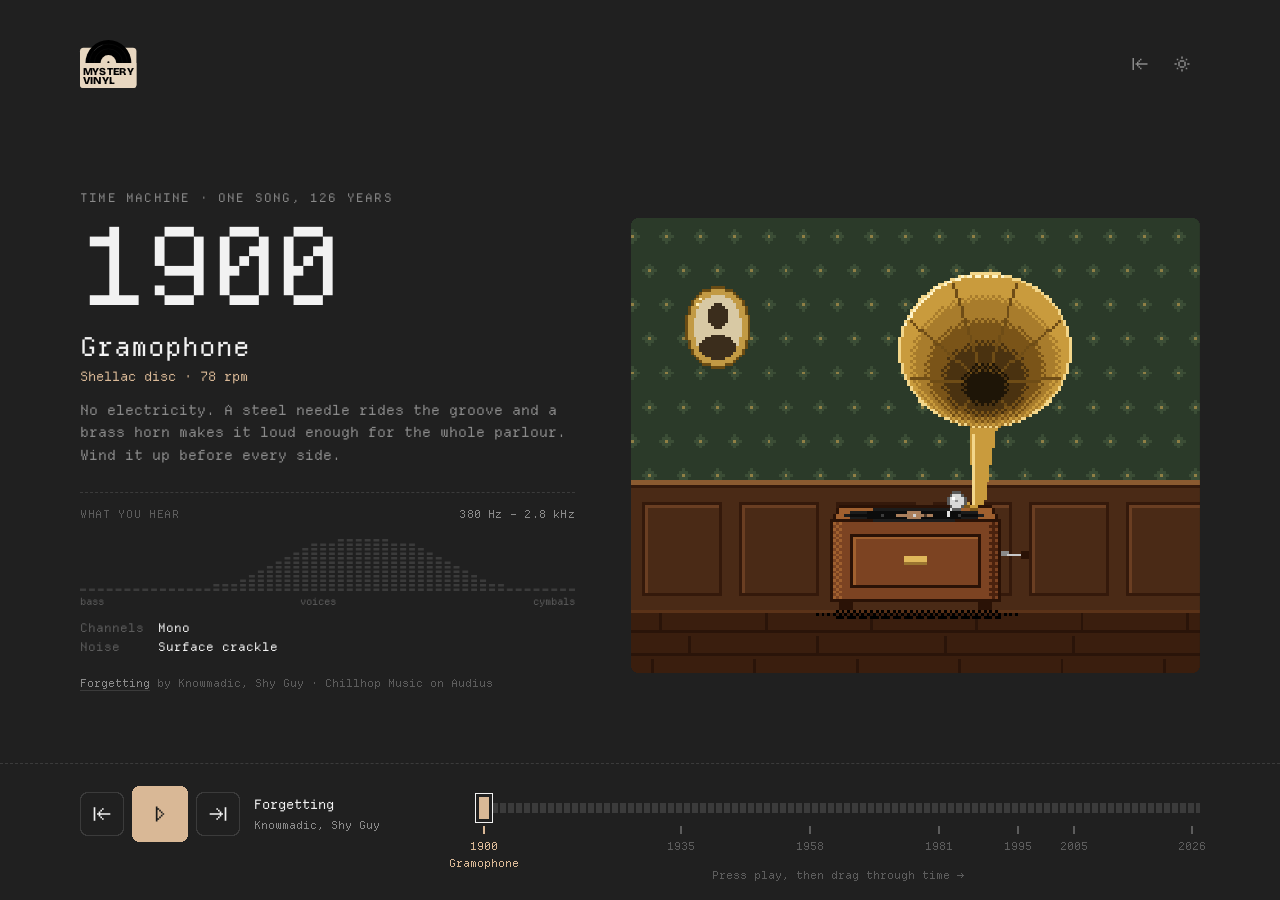
==== commit 6318ccf0: "Time machine: link to /time-machine without the .html GitHub Pages serves the page at the extensionl" ====
--- a/time-machine.html
+++ b/time-machine.html
@@ -6,12 +6,12 @@
   <title>Time Machine · Mystery Vinyl</title>
   <meta name="description" content="One song, 126 years. Drag a timeline from 1900 to today and hear the same record on a gramophone, a tube radio, a record player, a cassette, a CD, an MP3 player and a phone." />
   <meta name="theme-color" content="#202020" />
-  <link rel="canonical" href="https://fm.uiboy.com/time-machine.html" />
+  <link rel="canonical" href="https://fm.uiboy.com/time-machine" />
   <meta property="og:type" content="website" />
   <meta property="og:site_name" content="Mystery Vinyl" />
   <meta property="og:title" content="Time Machine · Mystery Vinyl" />
   <meta property="og:description" content="One song, 126 years. Hear the same record on a gramophone, a tube radio, a cassette, a CD and a phone." />
-  <meta property="og:url" content="https://fm.uiboy.com/time-machine.html" />
+  <meta property="og:url" content="https://fm.uiboy.com/time-machine" />
   <meta property="og:image" content="https://fm.uiboy.com/assets/og.png" />
   <meta name="twitter:card" content="summary_large_image" />
   <link rel="icon" href="data:image/svg+xml,%3Csvg xmlns='http://www.w3.org/2000/svg' viewBox='0 0 64 64'%3E%3Crect width='64' height='64' rx='12' fill='%23E8D7C0'/%3E%3Ccircle cx='32' cy='32' r='22' fill='%23000'/%3E%3Ccircle cx='32' cy='32' r='7' fill='%23E8D7C0'/%3E%3Ccircle cx='32' cy='32' r='1.6' fill='%23000'/%3E%3C/svg%3E" />
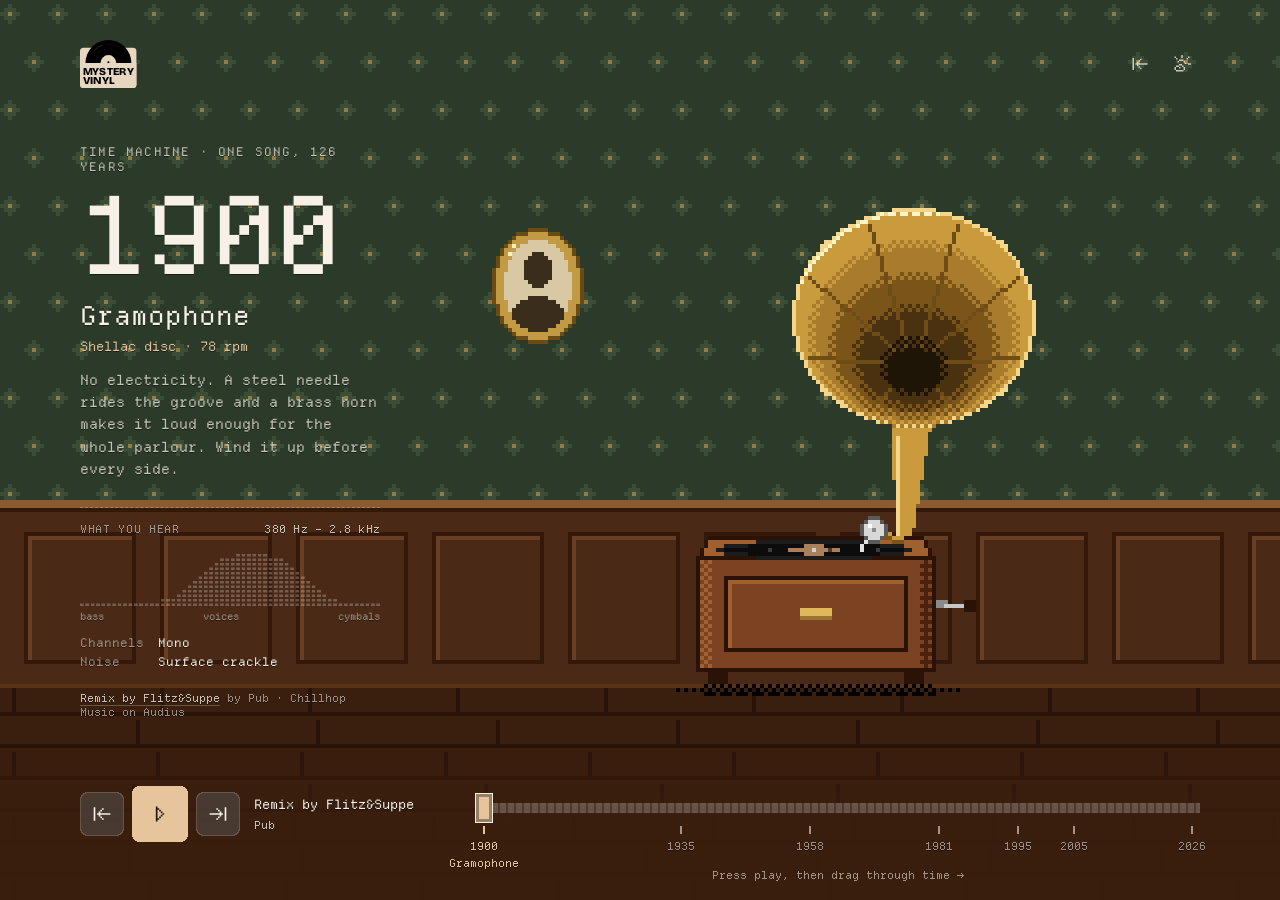
==== commit 1eff6855: "Immersive rooms, and Rooftop cat: a runner on the beat Immersive pages: the time machine and the win" ====
--- a/time-machine.html
+++ b/time-machine.html
@@ -20,11 +20,13 @@
   <link rel="stylesheet" href="https://fonts.googleapis.com/css2?family=Bricolage+Grotesque:opsz,wght@12..96,800&display=swap" />
   <link rel="stylesheet" href="styles.css" />
   <link rel="stylesheet" href="time-machine.css" />
+  <link rel="stylesheet" href="immersive.css" />
   <script>
     try { var t = localStorage.getItem("mv.theme"); if (t) document.documentElement.dataset.theme = t; } catch (e) {}
   </script>
 </head>
-<body class="tm">
+<body class="tm im">
+  <canvas class="im-canvas" id="scene" width="200" height="160" aria-hidden="true"></canvas>
   <div class="sleeve">
     <a class="logo" href="./" aria-label="Back to Mystery Vinyl">
       <svg viewBox="63 38 288 245" aria-hidden="true">
@@ -46,7 +48,7 @@
 
   <nav class="topnav" aria-label="Site">
     <a class="nav-btn" href="./" data-tip="Back to the deck" aria-label="Back to the deck"><svg aria-hidden="true"><use href="assets/pixelarticons.svg#arrow-bar-left"></use></svg></a>
-    <button class="nav-btn" id="theme" data-tip="Light / dark · T" aria-label="Switch theme"><svg class="ic-sun" aria-hidden="true"><use href="assets/pixelarticons.svg#sun"></use></svg><svg class="ic-moon" aria-hidden="true"><use href="assets/pixelarticons.svg#moon"></use></svg></button>
+    <a class="nav-btn" href="window" data-tip="Window radio" aria-label="Window radio"><svg aria-hidden="true"><use href="assets/pixelarticons.svg#cloud-sun"></use></svg></a>
   </nav>
 
   <main class="tm-stage">
@@ -71,7 +73,6 @@
     </section>
 
     <section class="tm-room" id="room" aria-label="The room">
-      <canvas class="tm-scene" id="scene" width="200" height="160" aria-hidden="true"></canvas>
     </section>
   </main>
 
@@ -96,7 +97,9 @@
 
   <p class="toast px" id="toast" hidden></p>
   <audio id="audio" crossorigin="anonymous" preload="auto"></audio>
+  <script src="pixel.js"></script>
   <script src="time-machine-art.js"></script>
+  <script src="immersive.js"></script>
   <script src="time-machine.js"></script>
 </body>
 </html>
--- a/immersive.css
+++ b/immersive.css
@@ -0,0 +1,42 @@
+/* Immersive pages: the pixel room is the page. See immersive.js. */
+
+body.im { background: var(--scene-bg, #1a1a1a); transition: background .6s; }
+.im-canvas {
+  position: absolute; left: 0; top: 0; z-index: 0; display: block; pointer-events: none;
+  image-rendering: pixelated; image-rendering: crisp-edges;
+}
+body.im-wide .im-canvas { position: fixed; }
+body.im .sleeve, body.im .tm-stage { position: relative; z-index: 1; }
+body.im .tm-dock { z-index: 3; }                                     /* stays sticky, from time-machine.css */
+body.im .topnav { z-index: 2; }
+body.im .tm-room { max-width: none; width: 100%; cursor: pointer; }
+
+/* ink: flipped per region to whatever reads against the room behind it */
+.ink-light {
+  --ink: #f6f0e6; --muted: rgba(246, 240, 230, .78); --faint: rgba(246, 240, 230, .56);
+  --line: rgba(246, 240, 230, .26); --line-hover: rgba(246, 240, 230, .55); --btn-hover: rgba(255, 255, 255, .1);
+  --bg: rgba(18, 16, 14, .38); --accent: #e6c49c; --accent-hover: #f0d4b2; --on-accent: #1c1a17; --wave-off: rgba(246, 240, 230, .22);
+  --ink-shadow: 0 1px 0 rgba(0, 0, 0, .45);
+  color: var(--ink);
+}
+.ink-dark {
+  --ink: #1c1a17; --muted: rgba(28, 26, 23, .74); --faint: rgba(28, 26, 23, .55);
+  --line: rgba(28, 26, 23, .24); --line-hover: rgba(28, 26, 23, .5); --btn-hover: rgba(0, 0, 0, .06);
+  --bg: rgba(255, 252, 246, .42); --accent: #8a5a2a; --accent-hover: #6e4620; --on-accent: #fbf7f1; --wave-off: rgba(28, 26, 23, .2);
+  --ink-shadow: 0 1px 0 rgba(255, 255, 255, .45);
+  color: var(--ink);
+}
+body.im .tm-info, body.im .tm-now, body.im .tm-tick { text-shadow: var(--ink-shadow); }
+body.im .nav-btn:hover { background: var(--btn-hover); }
+
+/* wide: text on the wall, left of the scene; the dock fades up from the floor */
+body.im-wide .tm-stage { grid-template-columns: minmax(300px, min(560px, calc(var(--free) - 140px))) 1fr; }
+body.im-wide .tm-room { align-self: stretch; min-height: 40vh; }
+body.im .tm-dock { border-top: 0; background: var(--scene-bg); transition: background .6s; }
+body.im-wide .tm-dock { background: linear-gradient(to top, color-mix(in srgb, var(--scene-bg) 90%, transparent) 50%, transparent); padding-top: 40px; }
+
+/* narrow: the room is a band across the top; the page below wears its floor */
+@media (max-width: 860px) {
+  body.im .tm-stage { padding-top: 12px; }
+  body.im .tm-dock { box-shadow: 0 -14px 24px var(--scene-bg); }
+}
